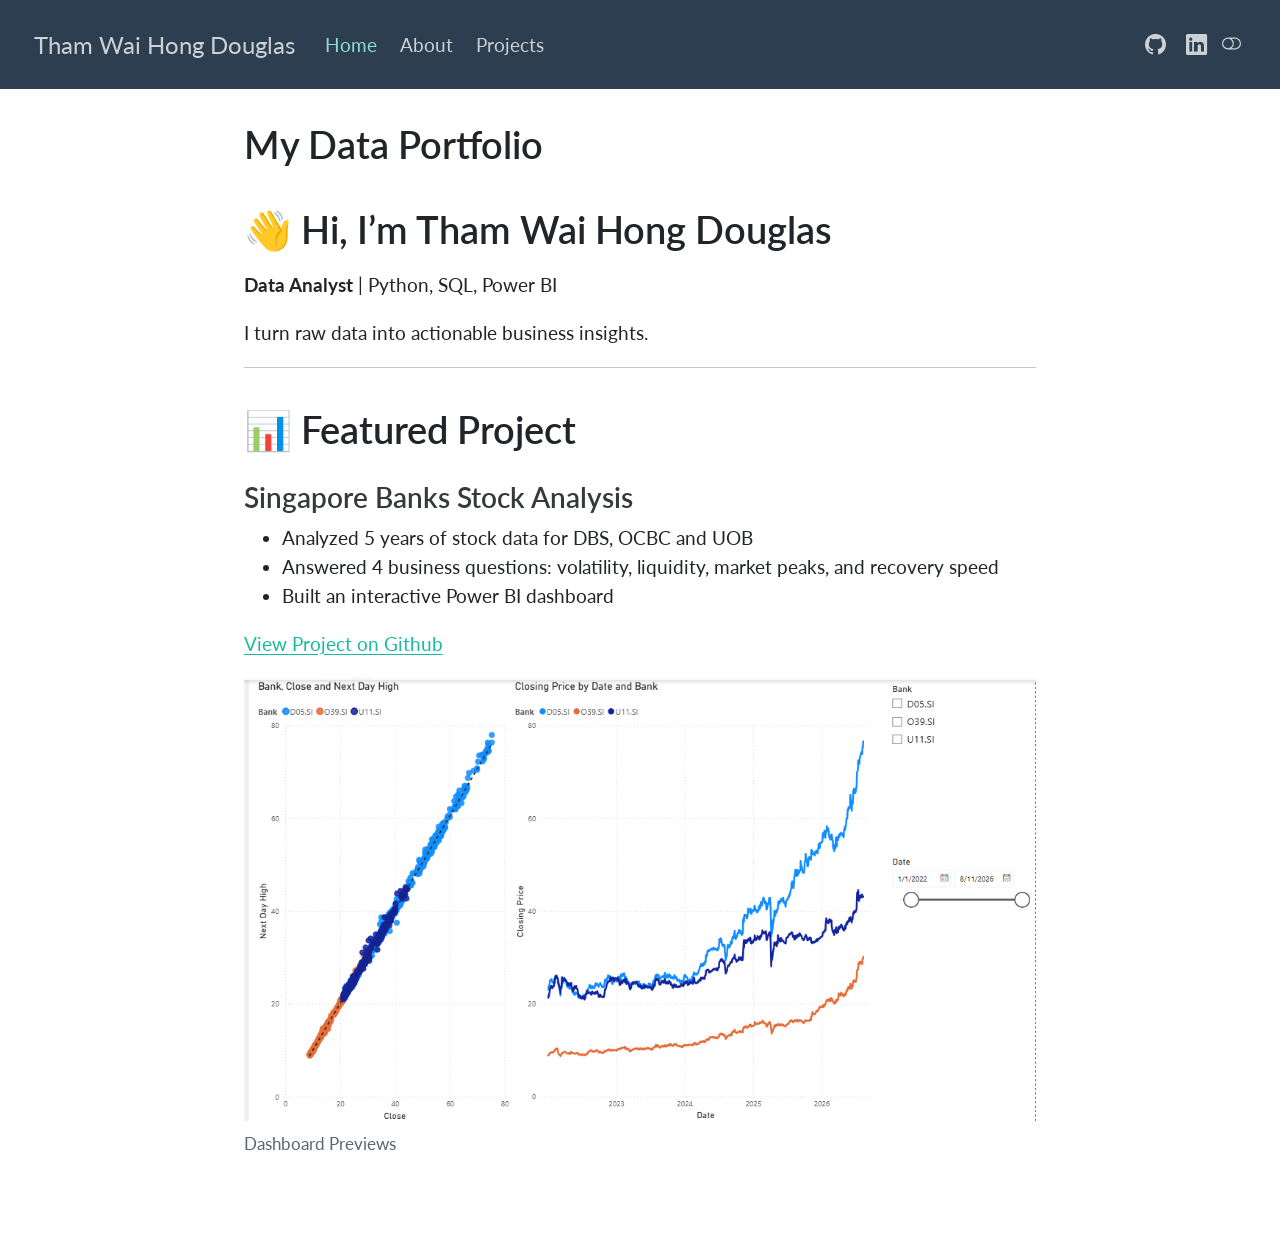
==== index.html @ 53a3c72c "Built site for gh-pages" ====
<!DOCTYPE html>
<html xmlns="http://www.w3.org/1999/xhtml" lang="en" xml:lang="en"><head>

<meta charset="utf-8">
<meta name="generator" content="quarto-1.10.18">

<meta name="viewport" content="width=device-width, initial-scale=1.0, user-scalable=yes">


<title>My Data Portfolio – Tham Wai Hong Douglas</title>
<style>
/* Default styles provided by pandoc.
** See https://pandoc.org/MANUAL.html#variables-for-html for config info.
*/
span.smallcaps{font-variant: small-caps;}
div.columns{display: flex; gap: 1.5em;}
div.column{flex: auto;}
@media screen {
div.columns{gap: min(4vw, 1.5em);}
div.column{overflow-x: auto;}
}
div.hanging-indent{margin-left: 1.5em; text-indent: -1.5em;}
ul.task-list{list-style: none;}
ul.task-list li input[type="checkbox"] {
  width: 0.8em;
  margin: 0 0.8em 0.2em -1em; /* quarto-specific, see https://github.com/quarto-dev/quarto-cli/issues/4556 */ 
  vertical-align: middle;
}
</style>


<script src="site_libs/quarto-nav/quarto-nav.js"></script>
<script src="site_libs/quarto-nav/headroom.min.js"></script>
<script src="site_libs/clipboard/clipboard.min.js"></script>
<script src="site_libs/quarto-html/quarto.js" type="module"></script>
<script src="site_libs/quarto-html/tabsets/tabsets.js" type="module"></script>
<script src="site_libs/quarto-html/popper.min.js"></script>
<script src="site_libs/quarto-html/tippy.umd.min.js"></script>
<script src="site_libs/quarto-html/anchor.min.js"></script>
<link href="site_libs/quarto-html/tippy.css" rel="stylesheet">
<link href="site_libs/quarto-html/quarto-syntax-highlighting-64a204ab8560d761af7679ceaba22944.css" rel="stylesheet" class="quarto-color-scheme" id="quarto-text-highlighting-styles">
<link href="site_libs/quarto-html/quarto-syntax-highlighting-dark-b85bc7c33db8c58e0ec93c3465666fed.css" rel="stylesheet" class="quarto-color-scheme quarto-color-alternate" id="quarto-text-highlighting-styles">
<link href="site_libs/quarto-html/quarto-syntax-highlighting-64a204ab8560d761af7679ceaba22944.css" rel="stylesheet" class="quarto-color-scheme-extra" id="quarto-text-highlighting-styles">
<script src="site_libs/bootstrap/bootstrap.min.js"></script>
<link href="site_libs/bootstrap/bootstrap-icons.css" rel="stylesheet">
<link href="site_libs/bootstrap/bootstrap-bcb8c7b7b1b46f4c9e8e73b2bc93b597.min.css" rel="stylesheet" append-hash="true" class="quarto-color-scheme" id="quarto-bootstrap" data-mode="light">
<link href="site_libs/bootstrap/bootstrap-dark-9b354f2fdbb3a559ee4ca21f0d01a929.min.css" rel="stylesheet" append-hash="true" class="quarto-color-scheme quarto-color-alternate" id="quarto-bootstrap" data-mode="dark">
<link href="site_libs/bootstrap/bootstrap-bcb8c7b7b1b46f4c9e8e73b2bc93b597.min.css" rel="stylesheet" append-hash="true" class="quarto-color-scheme-extra" id="quarto-bootstrap" data-mode="light">
<script id="quarto-search-options" type="application/json">{
  "language": {
    "search-no-results-text": "No results",
    "search-matching-documents-text": "matching documents",
    "search-copy-link-title": "Copy link to search",
    "search-hide-matches-text": "Hide additional matches",
    "search-more-match-text": "more match in this document",
    "search-more-matches-text": "more matches in this document",
    "search-clear-button-title": "Clear",
    "search-text-placeholder": "",
    "search-detached-cancel-button-title": "Cancel",
    "search-submit-button-title": "Submit",
    "search-label": "Search"
  }
}</script>


<link rel="stylesheet" href="styles.css">
</head>

<body class="nav-fixed fullcontent quarto-light"><script id="quarto-html-before-body" type="application/javascript">
    const toggleBodyColorMode = (bsSheetEl) => {
      const mode = bsSheetEl.getAttribute("data-mode");
      const bodyEl = window.document.querySelector("body");
      if (mode === "dark") {
        bodyEl.classList.add("quarto-dark");
        bodyEl.classList.remove("quarto-light");
      } else {
        bodyEl.classList.add("quarto-light");
        bodyEl.classList.remove("quarto-dark");
      }
    }
    const toggleBodyColorPrimary = () => {
      const bsSheetEl = window.document.querySelector("link#quarto-bootstrap:not([rel=disabled-stylesheet])");
      if (bsSheetEl) {
        toggleBodyColorMode(bsSheetEl);
      }
    }
    const setColorSchemeToggle = (alternate) => {
      const toggles = window.document.querySelectorAll('.quarto-color-scheme-toggle');
      for (let i=0; i < toggles.length; i++) {
        const toggle = toggles[i];
        if (toggle) {
          if (alternate) {
            toggle.classList.add("alternate");
          } else {
            toggle.classList.remove("alternate");
          }
        }
      }
    };
    const toggleColorMode = (alternate) => {
      // Switch the stylesheets
      const primaryStylesheets = window.document.querySelectorAll('link.quarto-color-scheme:not(.quarto-color-alternate)');
      const alternateStylesheets = window.document.querySelectorAll('link.quarto-color-scheme.quarto-color-alternate');
      manageTransitions('#quarto-margin-sidebar .nav-link', false);
      if (alternate) {
        // note: dark is layered on light, we don't disable primary!
        enableStylesheet(alternateStylesheets);
        for (const sheetNode of alternateStylesheets) {
          if (sheetNode.id === "quarto-bootstrap") {
            toggleBodyColorMode(sheetNode);
          }
        }
      } else {
        disableStylesheet(alternateStylesheets);
        enableStylesheet(primaryStylesheets)
        toggleBodyColorPrimary();
      }
      manageTransitions('#quarto-margin-sidebar .nav-link', true);
      // Switch the toggles
      setColorSchemeToggle(alternate)
      // Hack to workaround the fact that safari doesn't
      // properly recolor the scrollbar when toggling (#1455)
      if (navigator.userAgent.indexOf('Safari') > 0 && navigator.userAgent.indexOf('Chrome') == -1) {
        manageTransitions("body", false);
        window.scrollTo(0, 1);
        setTimeout(() => {
          window.scrollTo(0, 0);
          manageTransitions("body", true);
        }, 40);
      }
    }
    const disableStylesheet = (stylesheets) => {
      for (let i=0; i < stylesheets.length; i++) {
        const stylesheet = stylesheets[i];
        stylesheet.rel = 'disabled-stylesheet';
      }
    }
    const enableStylesheet = (stylesheets) => {
      for (let i=0; i < stylesheets.length; i++) {
        const stylesheet = stylesheets[i];
        if(stylesheet.rel !== 'stylesheet') { // for Chrome, which will still FOUC without this check
          stylesheet.rel = 'stylesheet';
        }
      }
    }
    const manageTransitions = (selector, allowTransitions) => {
      const els = window.document.querySelectorAll(selector);
      for (let i=0; i < els.length; i++) {
        const el = els[i];
        if (allowTransitions) {
          el.classList.remove('notransition');
        } else {
          el.classList.add('notransition');
        }
      }
    }
    const isFileUrl = () => {
      return window.location.protocol === 'file:';
    }
    const hasAlternateSentinel = () => {
      let styleSentinel = getColorSchemeSentinel();
      if (styleSentinel !== null) {
        return styleSentinel === "alternate";
      } else {
        return false;
      }
    }
    const setStyleSentinel = (alternate) => {
      const value = alternate ? "alternate" : "default";
      if (!isFileUrl()) {
        window.localStorage.setItem("quarto-color-scheme", value);
      } else {
        localAlternateSentinel = value;
      }
    }
    const getColorSchemeSentinel = () => {
      if (!isFileUrl()) {
        const storageValue = window.localStorage.getItem("quarto-color-scheme");
        return storageValue != null ? storageValue : localAlternateSentinel;
      } else {
        return localAlternateSentinel;
      }
    }
    const toggleGiscusIfUsed = (isAlternate, darkModeDefault) => {
      const baseTheme = document.querySelector('#giscus-base-theme')?.value ?? 'light';
      const alternateTheme = document.querySelector('#giscus-alt-theme')?.value ?? 'dark';
      let newTheme = '';
      if(authorPrefersDark) {
        newTheme = isAlternate ? baseTheme : alternateTheme;
      } else {
        newTheme = isAlternate ? alternateTheme : baseTheme;
      }
      const changeGiscusTheme = () => {
        // From: https://github.com/giscus/giscus/issues/336
        const sendMessage = (message) => {
          const iframe = document.querySelector('iframe.giscus-frame');
          if (!iframe) return;
          iframe.contentWindow.postMessage({ giscus: message }, 'https://giscus.app');
        }
        sendMessage({
          setConfig: {
            theme: newTheme
          }
        });
      }
      const isGiscussLoaded = window.document.querySelector('iframe.giscus-frame') !== null;
      if (isGiscussLoaded) {
        changeGiscusTheme();
      }
    };
    const authorPrefersDark = false;
    const darkModeDefault = authorPrefersDark;
      document.querySelector('link#quarto-text-highlighting-styles.quarto-color-scheme-extra').rel = 'disabled-stylesheet';
      document.querySelector('link#quarto-bootstrap.quarto-color-scheme-extra').rel = 'disabled-stylesheet';
    let localAlternateSentinel = darkModeDefault ? 'alternate' : 'default';
    // Dark / light mode switch
    window.quartoToggleColorScheme = () => {
      // Read the current dark / light value
      let toAlternate = !hasAlternateSentinel();
      toggleColorMode(toAlternate);
      setStyleSentinel(toAlternate);
      toggleGiscusIfUsed(toAlternate, darkModeDefault);
      window.dispatchEvent(new Event('resize'));
    };
    // Switch to dark mode if need be
    if (hasAlternateSentinel()) {
      toggleColorMode(true);
    } else {
      toggleColorMode(false);
    }
  </script>

<div id="quarto-search-results"></div>
  <header id="quarto-header" class="headroom fixed-top">
    <nav class="navbar navbar-expand-lg " data-bs-theme="dark">
      <div class="navbar-container container-fluid">
      <div class="navbar-brand-container mx-auto">
    <a class="navbar-brand" href="./index.html">
    <span class="navbar-title">Tham Wai Hong Douglas</span>
    </a>
  </div>
          <button class="navbar-toggler" type="button" data-bs-toggle="collapse" data-bs-target="#navbarCollapse" aria-controls="navbarCollapse" role="menu" aria-expanded="false" aria-label="Toggle navigation" onclick="if (window.quartoToggleHeadroom) { window.quartoToggleHeadroom(); }">
  <span class="navbar-toggler-icon"></span>
</button>
          <div class="collapse navbar-collapse" id="navbarCollapse">
            <ul class="navbar-nav navbar-nav-scroll me-auto">
  <li class="nav-item">
    <a class="nav-link active" href="./index.html" aria-current="page"> 
<span class="menu-text">Home</span></a>
  </li>  
  <li class="nav-item">
    <a class="nav-link" href="./about.html"> 
<span class="menu-text">About</span></a>
  </li>  
  <li class="nav-item">
    <a class="nav-link" href="./projects.qmd"> 
<span class="menu-text">Projects</span></a>
  </li>  
</ul>
            <ul class="navbar-nav navbar-nav-scroll ms-auto">
  <li class="nav-item compact">
    <a class="nav-link" href="http://github.com/Salguod310"> <i class="bi bi-github" role="img">
</i> 
<span class="menu-text"></span></a>
  </li>  
  <li class="nav-item compact">
    <a class="nav-link" href="http://linkedin.com/in/tham-wai-hong-douglas"> <i class="bi bi-linkedin" role="img">
</i> 
<span class="menu-text"></span></a>
  </li>  
</ul>
          </div> <!-- /navcollapse -->
            <div class="quarto-navbar-tools">
  <a href="" class="quarto-color-scheme-toggle quarto-navigation-tool  px-1" onclick="window.quartoToggleColorScheme(); return false;" title="Toggle dark mode"><i class="bi"></i></a>
</div>
      </div> <!-- /container-fluid -->
    </nav>
</header>
<!-- content -->
<div id="quarto-content" class="quarto-container page-columns page-rows-contents page-layout-article page-navbar">
<!-- sidebar -->
<!-- margin-sidebar -->
    
<!-- main -->
<main class="content" id="quarto-document-content">


<header id="title-block-header" class="quarto-title-block default">
<div class="quarto-title">
<h1 class="title">My Data Portfolio</h1>
</div>



<div class="quarto-title-meta">

    
  
    
  </div>
  


</header>


<section id="hi-im-tham-wai-hong-douglas" class="level1">
<h1>👋 Hi, I’m Tham Wai Hong Douglas</h1>
<p><strong>Data Analyst</strong> | Python, SQL, Power BI</p>
<p>I turn raw data into actionable business insights.</p>
<hr>
</section>
<section id="featured-project" class="level1">
<h1>📊 Featured Project</h1>
<section id="singapore-banks-stock-analysis" class="level3">
<h3 class="anchored" data-anchor-id="singapore-banks-stock-analysis">Singapore Banks Stock Analysis</h3>
<ul>
<li>Analyzed 5 years of stock data for DBS, OCBC and UOB</li>
<li>Answered 4 business questions: volatility, liquidity, market peaks, and recovery speed</li>
<li>Built an interactive Power BI dashboard</li>
</ul>
<p><a href="https://github.com/Salguod310/singapore-banks-stock-analysis">View Project on Github</a></p>
<div class="quarto-figure quarto-figure-center">
<figure class="figure">
<p><img src="dashboard_page2.png.png" class="img-fluid figure-img"></p>
<figcaption>Dashboard Previews</figcaption>
</figure>
</div>


</section>
</section>

</main> <!-- /main -->
<script id="quarto-html-after-body" type="application/javascript">
  window.document.addEventListener("DOMContentLoaded", function (event) {
    // Ensure there is a toggle, if there isn't float one in the top right
    if (window.document.querySelector('.quarto-color-scheme-toggle') === null) {
      const a = window.document.createElement('a');
      a.classList.add('top-right');
      a.classList.add('quarto-color-scheme-toggle');
      a.href = "";
      a.onclick = function() { try { window.quartoToggleColorScheme(); } catch {} return false; };
      const i = window.document.createElement("i");
      i.classList.add('bi');
      a.appendChild(i);
      window.document.body.appendChild(a);
    }
    setColorSchemeToggle(hasAlternateSentinel())
    const icon = "";
    const anchorJS = new window.AnchorJS();
    anchorJS.options = {
      placement: 'right',
      icon: icon
    };
    anchorJS.add('.anchored');
    const isCodeAnnotation = (el) => {
      for (const clz of el.classList) {
        if (clz.startsWith('code-annotation-')) {                     
          return true;
        }
      }
      return false;
    }
    const onCopySuccess = function(e) {
      // button target
      const button = e.trigger;
      // don't keep focus
      button.blur();
      // flash "checked"
      button.classList.add('code-copy-button-checked');
      var currentTitle = button.getAttribute("title");
      button.setAttribute("title", "Copied!");
      let tooltip;
      if (window.bootstrap) {
        button.setAttribute("data-bs-toggle", "tooltip");
        button.setAttribute("data-bs-placement", "left");
        button.setAttribute("data-bs-title", "Copied!");
        tooltip = new bootstrap.Tooltip(button, 
          { trigger: "manual", 
            customClass: "code-copy-button-tooltip",
            offset: [0, -8]});
        tooltip.show();    
      }
      setTimeout(function() {
        if (tooltip) {
          tooltip.hide();
          button.removeAttribute("data-bs-title");
          button.removeAttribute("data-bs-toggle");
          button.removeAttribute("data-bs-placement");
        }
        button.setAttribute("title", currentTitle);
        button.classList.remove('code-copy-button-checked');
      }, 1000);
      // clear code selection
      e.clearSelection();
    }
    const getTextToCopy = function(trigger) {
      const outerScaffold = trigger.parentElement.cloneNode(true);
      const codeEl = outerScaffold.querySelector('code');
      for (const childEl of codeEl.children) {
        if (isCodeAnnotation(childEl)) {
          childEl.remove();
        }
      }
      return codeEl.innerText;
    }
    const clipboard = new window.ClipboardJS('.code-copy-button:not([data-in-quarto-modal])', {
      text: getTextToCopy
    });
    clipboard.on('success', onCopySuccess);
    if (window.document.getElementById('quarto-embedded-source-code-modal')) {
      const clipboardModal = new window.ClipboardJS('.code-copy-button[data-in-quarto-modal]', {
        text: getTextToCopy,
        container: window.document.getElementById('quarto-embedded-source-code-modal')
      });
      clipboardModal.on('success', onCopySuccess);
    }
      var localhostRegex = new RegExp(/^(?:http|https):\/\/localhost\:?[0-9]*\//);
      var mailtoRegex = new RegExp(/^mailto:/);
        var filterRegex = new RegExp("https:\/\/Salguod310\.github\.io\/");
      var isInternal = (href) => {
          return filterRegex.test(href) || localhostRegex.test(href) || mailtoRegex.test(href);
      }
      // Inspect non-navigation links and adorn them if external
     var links = window.document.querySelectorAll('a[href]:not(.nav-link):not(.navbar-brand):not(.toc-action):not(.sidebar-link):not(.sidebar-item-toggle):not(.pagination-link):not(.no-external):not([aria-hidden]):not(.dropdown-item):not(.quarto-navigation-tool):not(.about-link)');
      for (var i=0; i<links.length; i++) {
        const link = links[i];
        if (!isInternal(link.href)) {
          // undo the damage that might have been done by quarto-nav.js in the case of
          // links that we want to consider external
          if (link.dataset.originalHref !== undefined) {
            link.href = link.dataset.originalHref;
          }
        }
      }
    function tippyHover(el, contentFn, onTriggerFn, onUntriggerFn) {
      const config = {
        allowHTML: true,
        maxWidth: 500,
        delay: 100,
        arrow: false,
        appendTo: function(el) {
            return el.parentElement;
        },
        interactive: true,
        interactiveBorder: 10,
        theme: 'quarto',
        placement: 'bottom-start',
      };
      if (contentFn) {
        config.content = contentFn;
      }
      if (onTriggerFn) {
        config.onTrigger = onTriggerFn;
      }
      if (onUntriggerFn) {
        config.onUntrigger = onUntriggerFn;
      }
      window.tippy(el, config); 
    }
    const noterefs = window.document.querySelectorAll('a[role="doc-noteref"]');
    for (var i=0; i<noterefs.length; i++) {
      const ref = noterefs[i];
      tippyHover(ref, function() {
        // use id or data attribute instead here
        let href = ref.getAttribute('data-footnote-href') || ref.getAttribute('href');
        try { href = new URL(href).hash; } catch {}
        const id = href.replace(/^#\/?/, "");
        const note = window.document.getElementById(id);
        if (note) {
          return note.innerHTML;
        } else {
          return "";
        }
      });
    }
    const xrefs = window.document.querySelectorAll('a.quarto-xref');
    const processXRef = (id, note) => {
      // Strip column container classes
      const stripColumnClz = (el) => {
        el.classList.remove("page-full", "page-columns");
        if (el.children) {
          for (const child of el.children) {
            stripColumnClz(child);
          }
        }
      }
      stripColumnClz(note)
      if (id === null || id.startsWith('sec-')) {
        // Special case sections, only their first couple elements
        const container = document.createElement("div");
        if (note.children && note.children.length > 2) {
          container.appendChild(note.children[0].cloneNode(true));
          for (let i = 1; i < note.children.length; i++) {
            const child = note.children[i];
            if (child.tagName === "P" && child.innerText === "") {
              continue;
            } else {
              container.appendChild(child.cloneNode(true));
              break;
            }
          }
          if (window.Quarto?.typesetMath) {
            window.Quarto.typesetMath(container);
          }
          return container.innerHTML
        } else {
          if (window.Quarto?.typesetMath) {
            window.Quarto.typesetMath(note);
          }
          return note.innerHTML;
        }
      } else {
        // Remove any anchor links if they are present
        const anchorLink = note.querySelector('a.anchorjs-link');
        if (anchorLink) {
          anchorLink.remove();
        }
        if (window.Quarto?.typesetMath) {
          window.Quarto.typesetMath(note);
        }
        if (note.classList.contains("callout")) {
          return note.outerHTML;
        } else {
          return note.innerHTML;
        }
      }
    }
    for (var i=0; i<xrefs.length; i++) {
      const xref = xrefs[i];
      tippyHover(xref, undefined, function(instance) {
        instance.disable();
        let url = xref.getAttribute('href');
        let hash = undefined; 
        if (url.startsWith('#')) {
          hash = url;
        } else {
          try { hash = new URL(url).hash; } catch {}
        }
        if (hash) {
          const id = hash.replace(/^#\/?/, "");
          const note = window.document.getElementById(id);
          if (note !== null) {
            try {
              const html = processXRef(id, note.cloneNode(true));
              instance.setContent(html);
            } finally {
              instance.enable();
              instance.show();
            }
          } else {
            // See if we can fetch this
            fetch(url.split('#')[0])
            .then(res => res.text())
            .then(html => {
              const parser = new DOMParser();
              const htmlDoc = parser.parseFromString(html, "text/html");
              const note = htmlDoc.getElementById(id);
              if (note !== null) {
                const html = processXRef(id, note);
                instance.setContent(html);
              } 
            }).finally(() => {
              instance.enable();
              instance.show();
            });
          }
        } else {
          // See if we can fetch a full url (with no hash to target)
          // This is a special case and we should probably do some content thinning / targeting
          fetch(url)
          .then(res => res.text())
          .then(html => {
            const parser = new DOMParser();
            const htmlDoc = parser.parseFromString(html, "text/html");
            const note = htmlDoc.querySelector('main.content');
            if (note !== null) {
              // This should only happen for chapter cross references
              // (since there is no id in the URL)
              // remove the first header
              if (note.children.length > 0 && note.children[0].tagName === "HEADER") {
                note.children[0].remove();
              }
              const html = processXRef(null, note);
              instance.setContent(html);
            } 
          }).finally(() => {
            instance.enable();
            instance.show();
          });
        }
      }, function(instance) {
      });
    }
        let selectedAnnoteEl;
        const selectorForAnnotation = ( cell, annotation) => {
          let cellAttr = 'data-code-cell="' + cell + '"';
          let lineAttr = 'data-code-annotation="' +  annotation + '"';
          const selector = 'span[' + cellAttr + '][' + lineAttr + ']';
          return selector;
        }
        const selectCodeLines = (annoteEl) => {
          const doc = window.document;
          const targetCell = annoteEl.getAttribute("data-target-cell");
          const targetAnnotation = annoteEl.getAttribute("data-target-annotation");
          const annoteSpan = window.document.querySelector(selectorForAnnotation(targetCell, targetAnnotation));
          const lines = annoteSpan.getAttribute("data-code-lines").split(",");
          const lineIds = lines.map((line) => {
            return targetCell + "-" + line;
          })
          let top = null;
          let height = null;
          let parent = null;
          if (lineIds.length > 0) {
              //compute the position of the single el (top and bottom and make a div)
              const el = window.document.getElementById(lineIds[0]);
              top = el.offsetTop;
              height = el.offsetHeight;
              parent = el.parentElement.parentElement;
            if (lineIds.length > 1) {
              const lastEl = window.document.getElementById(lineIds[lineIds.length - 1]);
              const bottom = lastEl.offsetTop + lastEl.offsetHeight;
              height = bottom - top;
            }
            if (top !== null && height !== null && parent !== null) {
              // cook up a div (if necessary) and position it 
              let div = window.document.getElementById("code-annotation-line-highlight");
              if (div === null) {
                div = window.document.createElement("div");
                div.setAttribute("id", "code-annotation-line-highlight");
                div.style.position = 'absolute';
                parent.appendChild(div);
              }
              div.style.top = top - 2 + "px";
              div.style.height = height + 4 + "px";
              div.style.left = 0;
              let gutterDiv = window.document.getElementById("code-annotation-line-highlight-gutter");
              if (gutterDiv === null) {
                gutterDiv = window.document.createElement("div");
                gutterDiv.setAttribute("id", "code-annotation-line-highlight-gutter");
                gutterDiv.style.position = 'absolute';
                const codeCell = window.document.getElementById(targetCell);
                const gutter = codeCell.querySelector('.code-annotation-gutter');
                gutter.appendChild(gutterDiv);
              }
              gutterDiv.style.top = top - 2 + "px";
              gutterDiv.style.height = height + 4 + "px";
            }
            selectedAnnoteEl = annoteEl;
          }
        };
        const unselectCodeLines = () => {
          const elementsIds = ["code-annotation-line-highlight", "code-annotation-line-highlight-gutter"];
          elementsIds.forEach((elId) => {
            const div = window.document.getElementById(elId);
            if (div) {
              div.remove();
            }
          });
          selectedAnnoteEl = undefined;
        };
          // Handle positioning of the toggle
      window.addEventListener(
        "resize",
        throttle(() => {
          elRect = undefined;
          if (selectedAnnoteEl) {
            selectCodeLines(selectedAnnoteEl);
          }
        }, 10)
      );
      function throttle(fn, ms) {
      let throttle = false;
      let timer;
        return (...args) => {
          if(!throttle) { // first call gets through
              fn.apply(this, args);
              throttle = true;
          } else { // all the others get throttled
              if(timer) clearTimeout(timer); // cancel #2
              timer = setTimeout(() => {
                fn.apply(this, args);
                timer = throttle = false;
              }, ms);
          }
        };
      }
        // Attach click handler to the DT
        const annoteDls = window.document.querySelectorAll('dt[data-target-cell]');
        for (const annoteDlNode of annoteDls) {
          annoteDlNode.addEventListener('click', (event) => {
            const clickedEl = event.target;
            if (clickedEl !== selectedAnnoteEl) {
              unselectCodeLines();
              const activeEl = window.document.querySelector('dt[data-target-cell].code-annotation-active');
              if (activeEl) {
                activeEl.classList.remove('code-annotation-active');
              }
              selectCodeLines(clickedEl);
              clickedEl.classList.add('code-annotation-active');
            } else {
              // Unselect the line
              unselectCodeLines();
              clickedEl.classList.remove('code-annotation-active');
            }
          });
        }
    const findCites = (el) => {
      const parentEl = el.parentElement;
      if (parentEl) {
        const cites = parentEl.dataset.cites;
        if (cites) {
          return {
            el,
            cites: cites.split(' ')
          };
        } else {
          return findCites(el.parentElement)
        }
      } else {
        return undefined;
      }
    };
    var bibliorefs = window.document.querySelectorAll('a[role="doc-biblioref"]');
    for (var i=0; i<bibliorefs.length; i++) {
      const ref = bibliorefs[i];
      const citeInfo = findCites(ref);
      if (citeInfo) {
        tippyHover(citeInfo.el, function() {
          var popup = window.document.createElement('div');
          citeInfo.cites.forEach(function(cite) {
            var citeDiv = window.document.createElement('div');
            citeDiv.classList.add('hanging-indent');
            citeDiv.classList.add('csl-entry');
            var biblioDiv = window.document.getElementById('ref-' + cite);
            if (biblioDiv) {
              citeDiv.innerHTML = biblioDiv.innerHTML;
            }
            popup.appendChild(citeDiv);
          });
          return popup.innerHTML;
        });
      }
    }
  });
  </script>
</div> <!-- /content -->




</body></html>
---- site_libs/quarto-html/tippy.css ----
.tippy-box[data-animation=fade][data-state=hidden]{opacity:0}[data-tippy-root]{max-width:calc(100vw - 10px)}.tippy-box{position:relative;background-color:#333;color:#fff;border-radius:4px;font-size:14px;line-height:1.4;white-space:normal;outline:0;transition-property:transform,visibility,opacity}.tippy-box[data-placement^=top]>.tippy-arrow{bottom:0}.tippy-box[data-placement^=top]>.tippy-arrow:before{bottom:-7px;left:0;border-width:8px 8px 0;border-top-color:initial;transform-origin:center top}.tippy-box[data-placement^=bottom]>.tippy-arrow{top:0}.tippy-box[data-placement^=bottom]>.tippy-arrow:before{top:-7px;left:0;border-width:0 8px 8px;border-bottom-color:initial;transform-origin:center bottom}.tippy-box[data-placement^=left]>.tippy-arrow{right:0}.tippy-box[data-placement^=left]>.tippy-arrow:before{border-width:8px 0 8px 8px;border-left-color:initial;right:-7px;transform-origin:center left}.tippy-box[data-placement^=right]>.tippy-arrow{left:0}.tippy-box[data-placement^=right]>.tippy-arrow:before{left:-7px;border-width:8px 8px 8px 0;border-right-color:initial;transform-origin:center right}.tippy-box[data-inertia][data-state=visible]{transition-timing-function:cubic-bezier(.54,1.5,.38,1.11)}.tippy-arrow{width:16px;height:16px;color:#333}.tippy-arrow:before{content:"";position:absolute;border-color:transparent;border-style:solid}.tippy-content{position:relative;padding:5px 9px;z-index:1}
---- site_libs/quarto-html/quarto-syntax-highlighting-64a204ab8560d761af7679ceaba22944.css ----
/* quarto syntax highlight colors */
:root {
  --quarto-hl-ot-color: #003B4F;
  --quarto-hl-at-color: #657422;
  --quarto-hl-ss-color: #20794D;
  --quarto-hl-an-color: #5E5E5E;
  --quarto-hl-fu-color: #4758AB;
  --quarto-hl-st-color: #20794D;
  --quarto-hl-cf-color: #003B4F;
  --quarto-hl-op-color: #5E5E5E;
  --quarto-hl-er-color: #AD0000;
  --quarto-hl-bn-color: #AD0000;
  --quarto-hl-al-color: #AD0000;
  --quarto-hl-va-color: #111111;
  --quarto-hl-bu-color: inherit;
  --quarto-hl-ex-color: inherit;
  --quarto-hl-pp-color: #AD0000;
  --quarto-hl-in-color: #5E5E5E;
  --quarto-hl-vs-color: #20794D;
  --quarto-hl-wa-color: #5E5E5E;
  --quarto-hl-do-color: #5E5E5E;
  --quarto-hl-im-color: #00769E;
  --quarto-hl-ch-color: #20794D;
  --quarto-hl-dt-color: #AD0000;
  --quarto-hl-fl-color: #AD0000;
  --quarto-hl-co-color: #5E5E5E;
  --quarto-hl-cv-color: #5E5E5E;
  --quarto-hl-cn-color: #8f5902;
  --quarto-hl-sc-color: #5E5E5E;
  --quarto-hl-dv-color: #AD0000;
  --quarto-hl-kw-color: #003B4F;
}

/* other quarto variables */
:root {
  --quarto-font-monospace: SFMono-Regular, Menlo, Monaco, Consolas, "Liberation Mono", "Courier New", monospace;
}

/* syntax highlight based on Pandoc's rules */
pre > code.sourceCode > span {
  color: #003B4F;
}

code.sourceCode > span {
  color: #003B4F;
}

div.sourceCode,
div.sourceCode pre.sourceCode {
  color: #003B4F;
}

/* Normal */
code span {
  color: #003B4F;
}

/* Alert */
code span.al {
  color: #AD0000;
  font-style: inherit;
}

/* Annotation */
code span.an {
  color: #5E5E5E;
  font-style: inherit;
}

/* Attribute */
code span.at {
  color: #657422;
  font-style: inherit;
}

/* BaseN */
code span.bn {
  color: #AD0000;
  font-style: inherit;
}

/* BuiltIn */
code span.bu {
  font-style: inherit;
}

/* ControlFlow */
code span.cf {
  color: #003B4F;
  font-weight: bold;
  font-style: inherit;
}

/* Char */
code span.ch {
  color: #20794D;
  font-style: inherit;
}

/* Constant */
code span.cn {
  color: #8f5902;
  font-style: inherit;
}

/* Comment */
code span.co {
  color: #5E5E5E;
  font-style: inherit;
}

/* CommentVar */
code span.cv {
  color: #5E5E5E;
  font-style: italic;
}

/* Documentation */
code span.do {
  color: #5E5E5E;
  font-style: italic;
}

/* DataType */
code span.dt {
  color: #AD0000;
  font-style: inherit;
}

/* DecVal */
code span.dv {
  color: #AD0000;
  font-style: inherit;
}

/* Error */
code span.er {
  color: #AD0000;
  font-style: inherit;
}

/* Extension */
code span.ex {
  font-style: inherit;
}

/* Float */
code span.fl {
  color: #AD0000;
  font-style: inherit;
}

/* Function */
code span.fu {
  color: #4758AB;
  font-style: inherit;
}

/* Import */
code span.im {
  color: #00769E;
  font-style: inherit;
}

/* Information */
code span.in {
  color: #5E5E5E;
  font-style: inherit;
}

/* Keyword */
code span.kw {
  color: #003B4F;
  font-weight: bold;
  font-style: inherit;
}

/* Operator */
code span.op {
  color: #5E5E5E;
  font-style: inherit;
}

/* Other */
code span.ot {
  color: #003B4F;
  font-style: inherit;
}

/* Preprocessor */
code span.pp {
  color: #AD0000;
  font-style: inherit;
}

/* SpecialChar */
code span.sc {
  color: #5E5E5E;
  font-style: inherit;
}

/* SpecialString */
code span.ss {
  color: #20794D;
  font-style: inherit;
}

/* String */
code span.st {
  color: #20794D;
  font-style: inherit;
}

/* Variable */
code span.va {
  color: #111111;
  font-style: inherit;
}

/* VerbatimString */
code span.vs {
  color: #20794D;
  font-style: inherit;
}

/* Warning */
code span.wa {
  color: #5E5E5E;
  font-style: italic;
}

.prevent-inlining {
  content: "</";
}

/*# sourceMappingURL=9d8d5bb603a83b8298b89080a598c93b.css.map */
---- site_libs/quarto-html/quarto-syntax-highlighting-dark-b85bc7c33db8c58e0ec93c3465666fed.css ----
/* quarto syntax highlight colors */
:root {
  --quarto-hl-al-color: #f07178;
  --quarto-hl-an-color: #d4d0ab;
  --quarto-hl-at-color: #00e0e0;
  --quarto-hl-bn-color: #d4d0ab;
  --quarto-hl-bu-color: #abe338;
  --quarto-hl-ch-color: #abe338;
  --quarto-hl-co-color: #f8f8f2;
  --quarto-hl-cv-color: #ffd700;
  --quarto-hl-cn-color: #ffd700;
  --quarto-hl-cf-color: #ffa07a;
  --quarto-hl-dt-color: #ffa07a;
  --quarto-hl-dv-color: #d4d0ab;
  --quarto-hl-do-color: #f8f8f2;
  --quarto-hl-er-color: #f07178;
  --quarto-hl-ex-color: #00e0e0;
  --quarto-hl-fl-color: #d4d0ab;
  --quarto-hl-fu-color: #ffa07a;
  --quarto-hl-im-color: #abe338;
  --quarto-hl-in-color: #d4d0ab;
  --quarto-hl-kw-color: #ffa07a;
  --quarto-hl-op-color: #ffa07a;
  --quarto-hl-ot-color: #00e0e0;
  --quarto-hl-pp-color: #dcc6e0;
  --quarto-hl-re-color: #00e0e0;
  --quarto-hl-sc-color: #abe338;
  --quarto-hl-ss-color: #abe338;
  --quarto-hl-st-color: #abe338;
  --quarto-hl-va-color: #00e0e0;
  --quarto-hl-vs-color: #abe338;
  --quarto-hl-wa-color: #dcc6e0;
}

/* other quarto variables */
:root {
  --quarto-font-monospace: SFMono-Regular, Menlo, Monaco, Consolas, "Liberation Mono", "Courier New", monospace;
}

/* syntax highlight based on Pandoc's rules */
pre > code.sourceCode > span {
  color: #f8f8f2;
}

code.sourceCode > span {
  color: #f8f8f2;
}

div.sourceCode,
div.sourceCode pre.sourceCode {
  color: #f8f8f2;
}

/* Normal */
code span {
  color: #f8f8f2;
}

/* Alert */
code span.al {
  color: #f07178;
}

/* Annotation */
code span.an {
  color: #d4d0ab;
}

/* Attribute */
code span.at {
  color: #00e0e0;
}

/* BaseN */
code span.bn {
  color: #d4d0ab;
}

/* BuiltIn */
code span.bu {
  color: #abe338;
}

/* ControlFlow */
code span.cf {
  font-weight: bold;
  color: #ffa07a;
}

/* Char */
code span.ch {
  color: #abe338;
}

/* Constant */
code span.cn {
  color: #ffd700;
}

/* Comment */
code span.co {
  font-style: italic;
  color: #f8f8f2;
}

/* CommentVar */
code span.cv {
  color: #ffd700;
}

/* Documentation */
code span.do {
  color: #f8f8f2;
}

/* DataType */
code span.dt {
  color: #ffa07a;
}

/* DecVal */
code span.dv {
  color: #d4d0ab;
}

/* Error */
code span.er {
  color: #f07178;
  text-decoration: underline;
}

/* Extension */
code span.ex {
  font-weight: bold;
  color: #00e0e0;
}

/* Float */
code span.fl {
  color: #d4d0ab;
}

/* Function */
code span.fu {
  color: #ffa07a;
}

/* Import */
code span.im {
  color: #abe338;
}

/* Information */
code span.in {
  color: #d4d0ab;
}

/* Keyword */
code span.kw {
  font-weight: bold;
  color: #ffa07a;
}

/* Operator */
code span.op {
  color: #ffa07a;
}

/* Other */
code span.ot {
  color: #00e0e0;
}

/* Preprocessor */
code span.pp {
  color: #dcc6e0;
}

/* RegionMarker */
code span.re {
  background-color: #f8f8f2;
  color: #00e0e0;
}

/* SpecialChar */
code span.sc {
  color: #abe338;
}

/* SpecialString */
code span.ss {
  color: #abe338;
}

/* String */
code span.st {
  color: #abe338;
}

/* Variable */
code span.va {
  color: #00e0e0;
}

/* VerbatimString */
code span.vs {
  color: #abe338;
}

/* Warning */
code span.wa {
  color: #dcc6e0;
}

.prevent-inlining {
  content: "</";
}

/*# sourceMappingURL=4ed8f1090dec6531da29ab00902aa718.css.map */
---- site_libs/quarto-html/quarto-syntax-highlighting-64a204ab8560d761af7679ceaba22944.css ----
/* quarto syntax highlight colors */
:root {
  --quarto-hl-ot-color: #003B4F;
  --quarto-hl-at-color: #657422;
  --quarto-hl-ss-color: #20794D;
  --quarto-hl-an-color: #5E5E5E;
  --quarto-hl-fu-color: #4758AB;
  --quarto-hl-st-color: #20794D;
  --quarto-hl-cf-color: #003B4F;
  --quarto-hl-op-color: #5E5E5E;
  --quarto-hl-er-color: #AD0000;
  --quarto-hl-bn-color: #AD0000;
  --quarto-hl-al-color: #AD0000;
  --quarto-hl-va-color: #111111;
  --quarto-hl-bu-color: inherit;
  --quarto-hl-ex-color: inherit;
  --quarto-hl-pp-color: #AD0000;
  --quarto-hl-in-color: #5E5E5E;
  --quarto-hl-vs-color: #20794D;
  --quarto-hl-wa-color: #5E5E5E;
  --quarto-hl-do-color: #5E5E5E;
  --quarto-hl-im-color: #00769E;
  --quarto-hl-ch-color: #20794D;
  --quarto-hl-dt-color: #AD0000;
  --quarto-hl-fl-color: #AD0000;
  --quarto-hl-co-color: #5E5E5E;
  --quarto-hl-cv-color: #5E5E5E;
  --quarto-hl-cn-color: #8f5902;
  --quarto-hl-sc-color: #5E5E5E;
  --quarto-hl-dv-color: #AD0000;
  --quarto-hl-kw-color: #003B4F;
}

/* other quarto variables */
:root {
  --quarto-font-monospace: SFMono-Regular, Menlo, Monaco, Consolas, "Liberation Mono", "Courier New", monospace;
}

/* syntax highlight based on Pandoc's rules */
pre > code.sourceCode > span {
  color: #003B4F;
}

code.sourceCode > span {
  color: #003B4F;
}

div.sourceCode,
div.sourceCode pre.sourceCode {
  color: #003B4F;
}

/* Normal */
code span {
  color: #003B4F;
}

/* Alert */
code span.al {
  color: #AD0000;
  font-style: inherit;
}

/* Annotation */
code span.an {
  color: #5E5E5E;
  font-style: inherit;
}

/* Attribute */
code span.at {
  color: #657422;
  font-style: inherit;
}

/* BaseN */
code span.bn {
  color: #AD0000;
  font-style: inherit;
}

/* BuiltIn */
code span.bu {
  font-style: inherit;
}

/* ControlFlow */
code span.cf {
  color: #003B4F;
  font-weight: bold;
  font-style: inherit;
}

/* Char */
code span.ch {
  color: #20794D;
  font-style: inherit;
}

/* Constant */
code span.cn {
  color: #8f5902;
  font-style: inherit;
}

/* Comment */
code span.co {
  color: #5E5E5E;
  font-style: inherit;
}

/* CommentVar */
code span.cv {
  color: #5E5E5E;
  font-style: italic;
}

/* Documentation */
code span.do {
  color: #5E5E5E;
  font-style: italic;
}

/* DataType */
code span.dt {
  color: #AD0000;
  font-style: inherit;
}

/* DecVal */
code span.dv {
  color: #AD0000;
  font-style: inherit;
}

/* Error */
code span.er {
  color: #AD0000;
  font-style: inherit;
}

/* Extension */
code span.ex {
  font-style: inherit;
}

/* Float */
code span.fl {
  color: #AD0000;
  font-style: inherit;
}

/* Function */
code span.fu {
  color: #4758AB;
  font-style: inherit;
}

/* Import */
code span.im {
  color: #00769E;
  font-style: inherit;
}

/* Information */
code span.in {
  color: #5E5E5E;
  font-style: inherit;
}

/* Keyword */
code span.kw {
  color: #003B4F;
  font-weight: bold;
  font-style: inherit;
}

/* Operator */
code span.op {
  color: #5E5E5E;
  font-style: inherit;
}

/* Other */
code span.ot {
  color: #003B4F;
  font-style: inherit;
}

/* Preprocessor */
code span.pp {
  color: #AD0000;
  font-style: inherit;
}

/* SpecialChar */
code span.sc {
  color: #5E5E5E;
  font-style: inherit;
}

/* SpecialString */
code span.ss {
  color: #20794D;
  font-style: inherit;
}

/* String */
code span.st {
  color: #20794D;
  font-style: inherit;
}

/* Variable */
code span.va {
  color: #111111;
  font-style: inherit;
}

/* VerbatimString */
code span.vs {
  color: #20794D;
  font-style: inherit;
}

/* Warning */
code span.wa {
  color: #5E5E5E;
  font-style: italic;
}

.prevent-inlining {
  content: "</";
}

/*# sourceMappingURL=9d8d5bb603a83b8298b89080a598c93b.css.map */
---- styles.css ----
/* css styles */
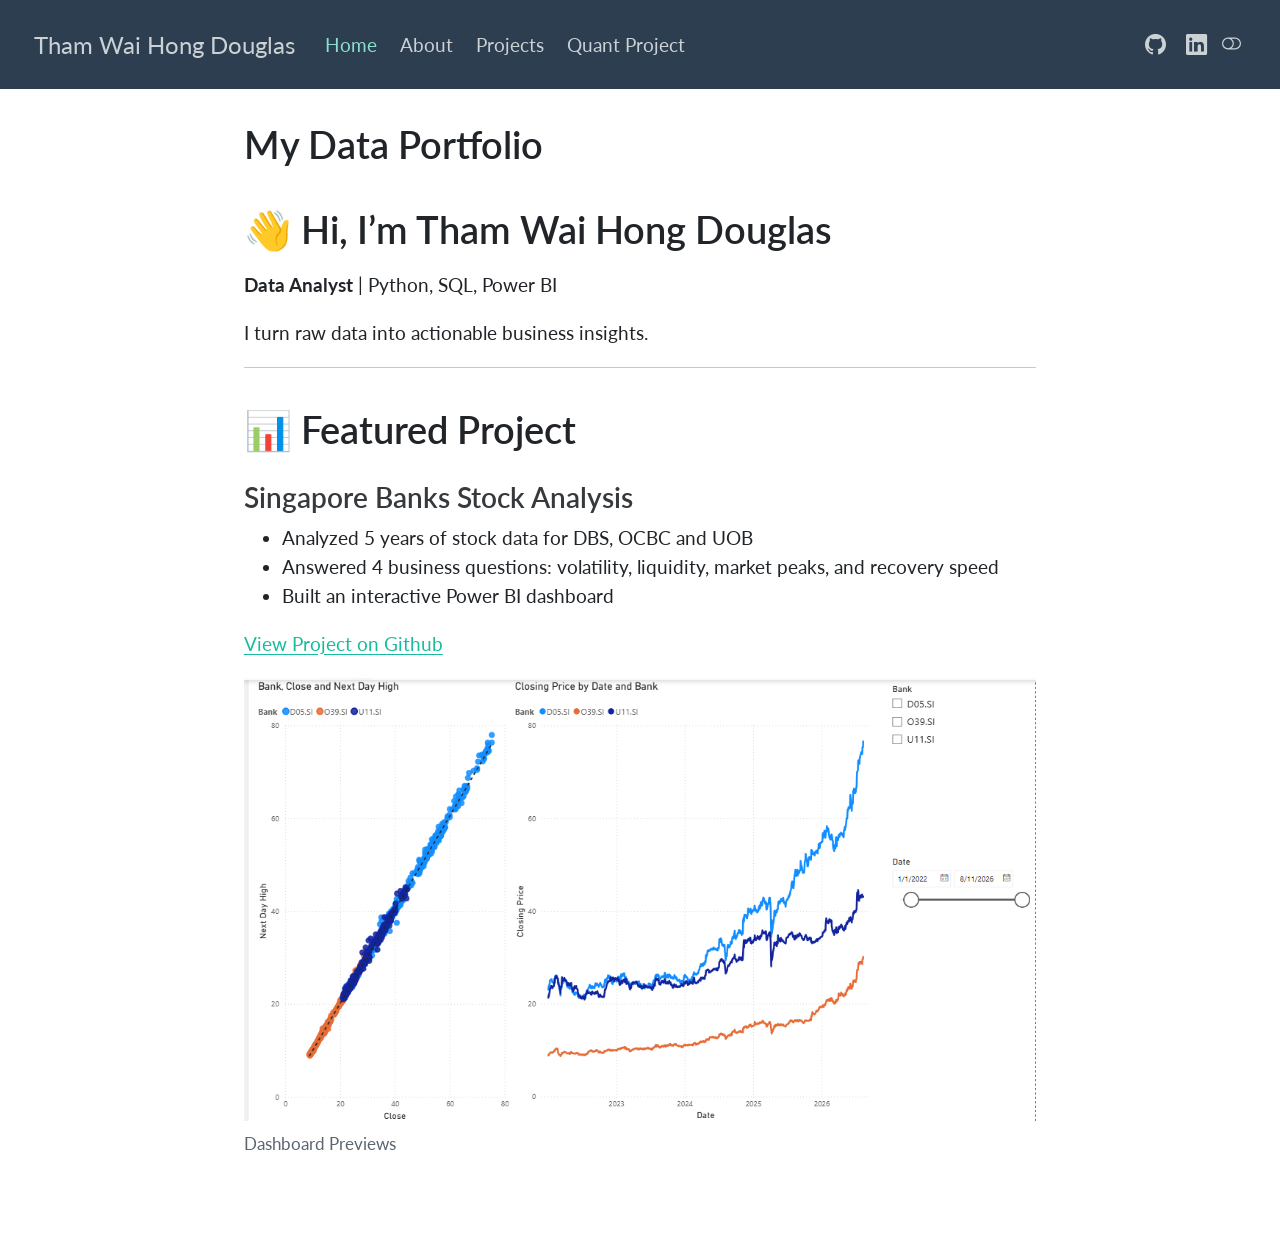
==== commit 15ccaab4: "Built site for gh-pages" ====
--- a/index.html
+++ b/index.html
@@ -43,9 +43,9 @@
 <link href="site_libs/quarto-html/quarto-syntax-highlighting-64a204ab8560d761af7679ceaba22944.css" rel="stylesheet" class="quarto-color-scheme-extra" id="quarto-text-highlighting-styles">
 <script src="site_libs/bootstrap/bootstrap.min.js"></script>
 <link href="site_libs/bootstrap/bootstrap-icons.css" rel="stylesheet">
-<link href="site_libs/bootstrap/bootstrap-bcb8c7b7b1b46f4c9e8e73b2bc93b597.min.css" rel="stylesheet" append-hash="true" class="quarto-color-scheme" id="quarto-bootstrap" data-mode="light">
-<link href="site_libs/bootstrap/bootstrap-dark-9b354f2fdbb3a559ee4ca21f0d01a929.min.css" rel="stylesheet" append-hash="true" class="quarto-color-scheme quarto-color-alternate" id="quarto-bootstrap" data-mode="dark">
-<link href="site_libs/bootstrap/bootstrap-bcb8c7b7b1b46f4c9e8e73b2bc93b597.min.css" rel="stylesheet" append-hash="true" class="quarto-color-scheme-extra" id="quarto-bootstrap" data-mode="light">
+<link href="site_libs/bootstrap/bootstrap-473f7090e05801b12520f45d66cd560c.min.css" rel="stylesheet" append-hash="true" class="quarto-color-scheme" id="quarto-bootstrap" data-mode="light">
+<link href="site_libs/bootstrap/bootstrap-dark-625b429a3ec828f4b56beff31ace679b.min.css" rel="stylesheet" append-hash="true" class="quarto-color-scheme quarto-color-alternate" id="quarto-bootstrap" data-mode="dark">
+<link href="site_libs/bootstrap/bootstrap-473f7090e05801b12520f45d66cd560c.min.css" rel="stylesheet" append-hash="true" class="quarto-color-scheme-extra" id="quarto-bootstrap" data-mode="light">
 <script id="quarto-search-options" type="application/json">{
   "language": {
     "search-no-results-text": "No results",
@@ -253,8 +253,12 @@
 <span class="menu-text">About</span></a>
   </li>  
   <li class="nav-item">
-    <a class="nav-link" href="./projects.qmd"> 
+    <a class="nav-link" href="./projects.html"> 
 <span class="menu-text">Projects</span></a>
+  </li>  
+  <li class="nav-item">
+    <a class="nav-link" href="./quant-project.html"> 
+<span class="menu-text">Quant Project</span></a>
   </li>  
 </ul>
             <ul class="navbar-nav navbar-nav-scroll ms-auto">
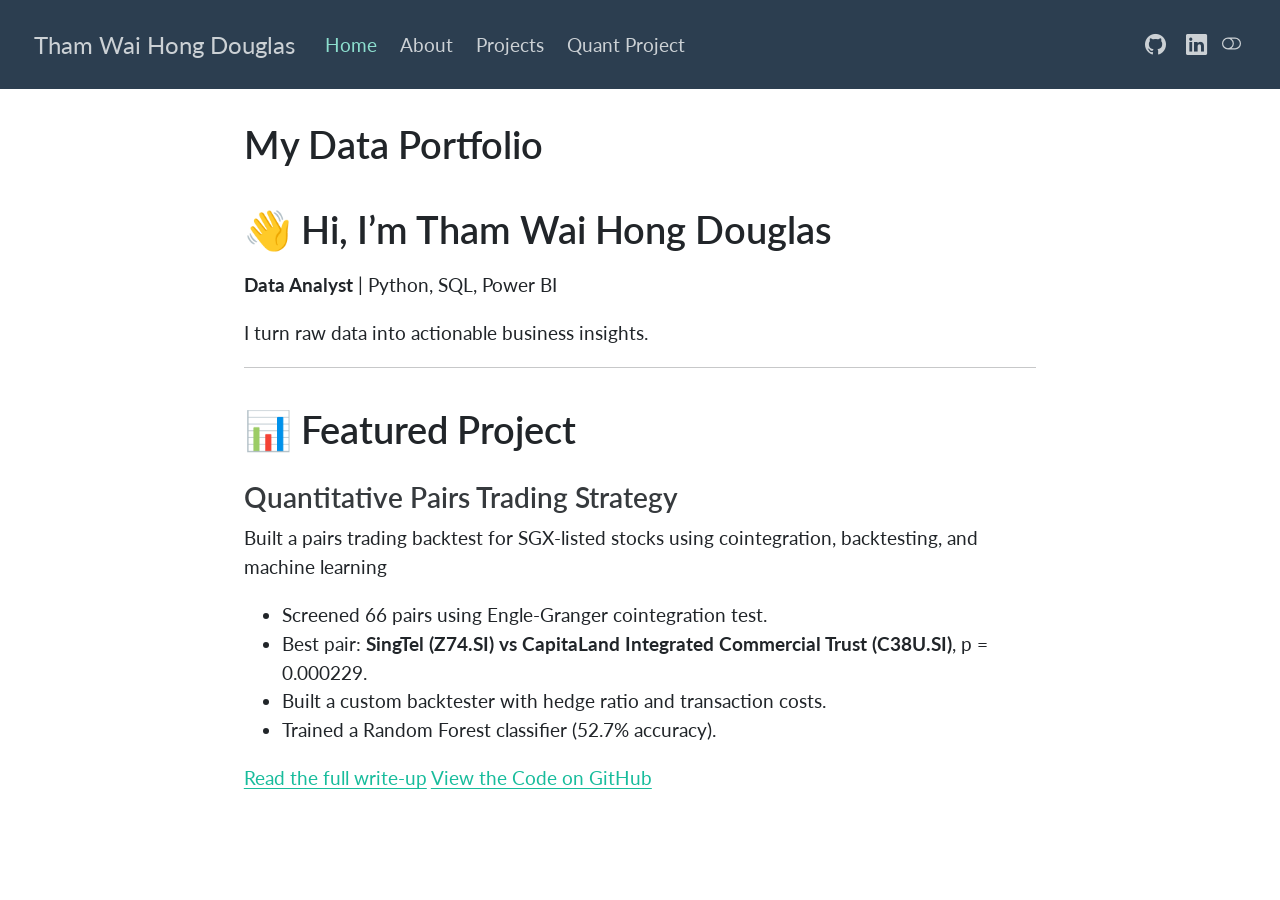
==== commit dc6e0002: "Built site for gh-pages" ====
--- a/index.html
+++ b/index.html
@@ -316,20 +316,16 @@
 </section>
 <section id="featured-project" class="level1">
 <h1>📊 Featured Project</h1>
-<section id="singapore-banks-stock-analysis" class="level3">
-<h3 class="anchored" data-anchor-id="singapore-banks-stock-analysis">Singapore Banks Stock Analysis</h3>
+<section id="quantitative-pairs-trading-strategy" class="level3">
+<h3 class="anchored" data-anchor-id="quantitative-pairs-trading-strategy">Quantitative Pairs Trading Strategy</h3>
+<p>Built a pairs trading backtest for SGX-listed stocks using cointegration, backtesting, and machine learning</p>
 <ul>
-<li>Analyzed 5 years of stock data for DBS, OCBC and UOB</li>
-<li>Answered 4 business questions: volatility, liquidity, market peaks, and recovery speed</li>
-<li>Built an interactive Power BI dashboard</li>
+<li>Screened 66 pairs using Engle-Granger cointegration test.</li>
+<li>Best pair: <strong>SingTel (Z74.SI) vs CapitaLand Integrated Commercial Trust (C38U.SI)</strong>, p = 0.000229.</li>
+<li>Built a custom backtester with hedge ratio and transaction costs.</li>
+<li>Trained a Random Forest classifier (52.7% accuracy).</li>
 </ul>
-<p><a href="https://github.com/Salguod310/singapore-banks-stock-analysis">View Project on Github</a></p>
-<div class="quarto-figure quarto-figure-center">
-<figure class="figure">
-<p><img src="dashboard_page2.png.png" class="img-fluid figure-img"></p>
-<figcaption>Dashboard Previews</figcaption>
-</figure>
-</div>
+<p><a href="./quant-project.html">Read the full write-up</a> <a href="https://github.com/Salguod310/quant-pairs-trading">View the Code on GitHub</a></p>
 
 
 </section>
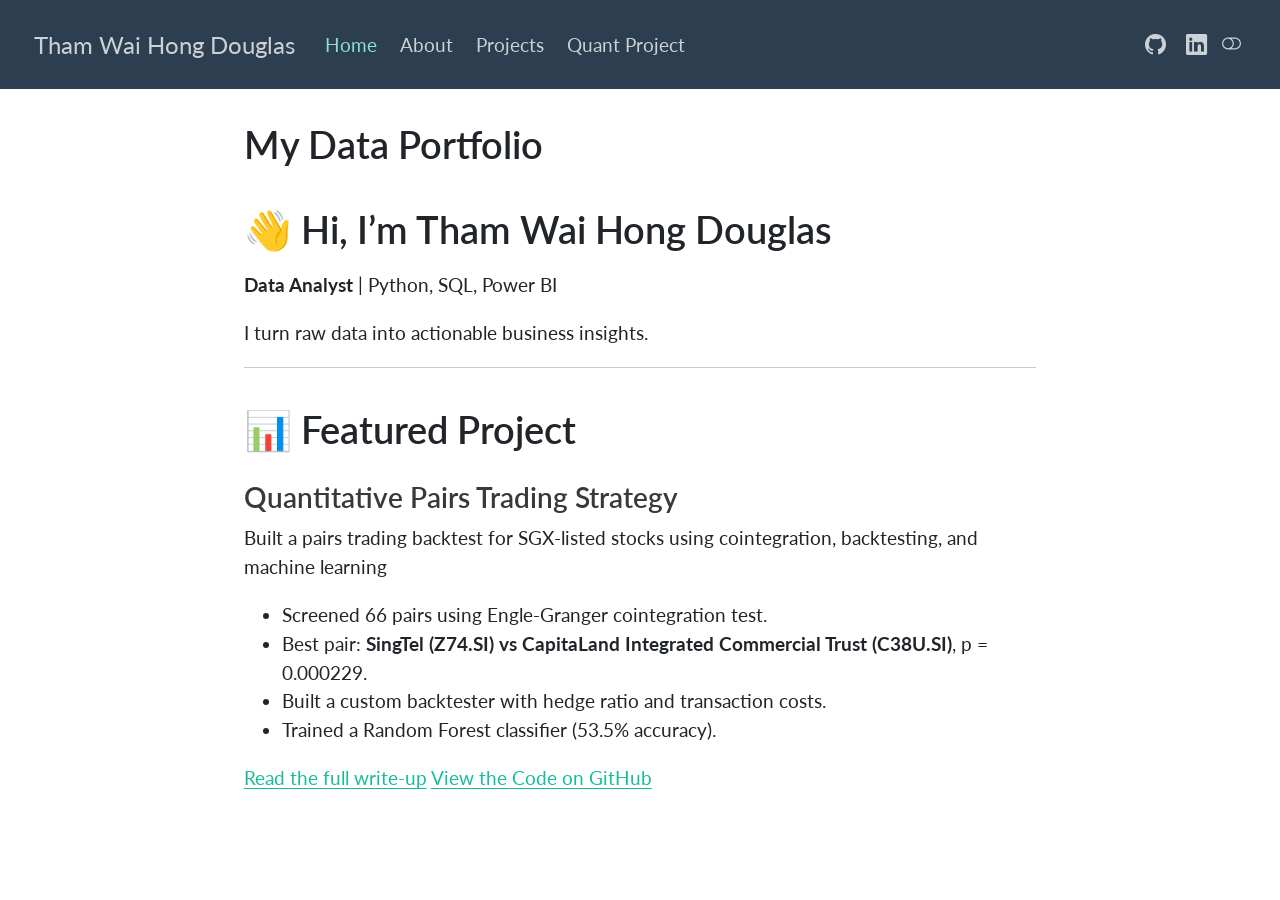
==== commit 27a9c37e: "Built site for gh-pages" ====
--- a/index.html
+++ b/index.html
@@ -323,7 +323,7 @@
 <li>Screened 66 pairs using Engle-Granger cointegration test.</li>
 <li>Best pair: <strong>SingTel (Z74.SI) vs CapitaLand Integrated Commercial Trust (C38U.SI)</strong>, p = 0.000229.</li>
 <li>Built a custom backtester with hedge ratio and transaction costs.</li>
-<li>Trained a Random Forest classifier (52.7% accuracy).</li>
+<li>Trained a Random Forest classifier (53.5% accuracy).</li>
 </ul>
 <p><a href="./quant-project.html">Read the full write-up</a> <a href="https://github.com/Salguod310/quant-pairs-trading">View the Code on GitHub</a></p>
 
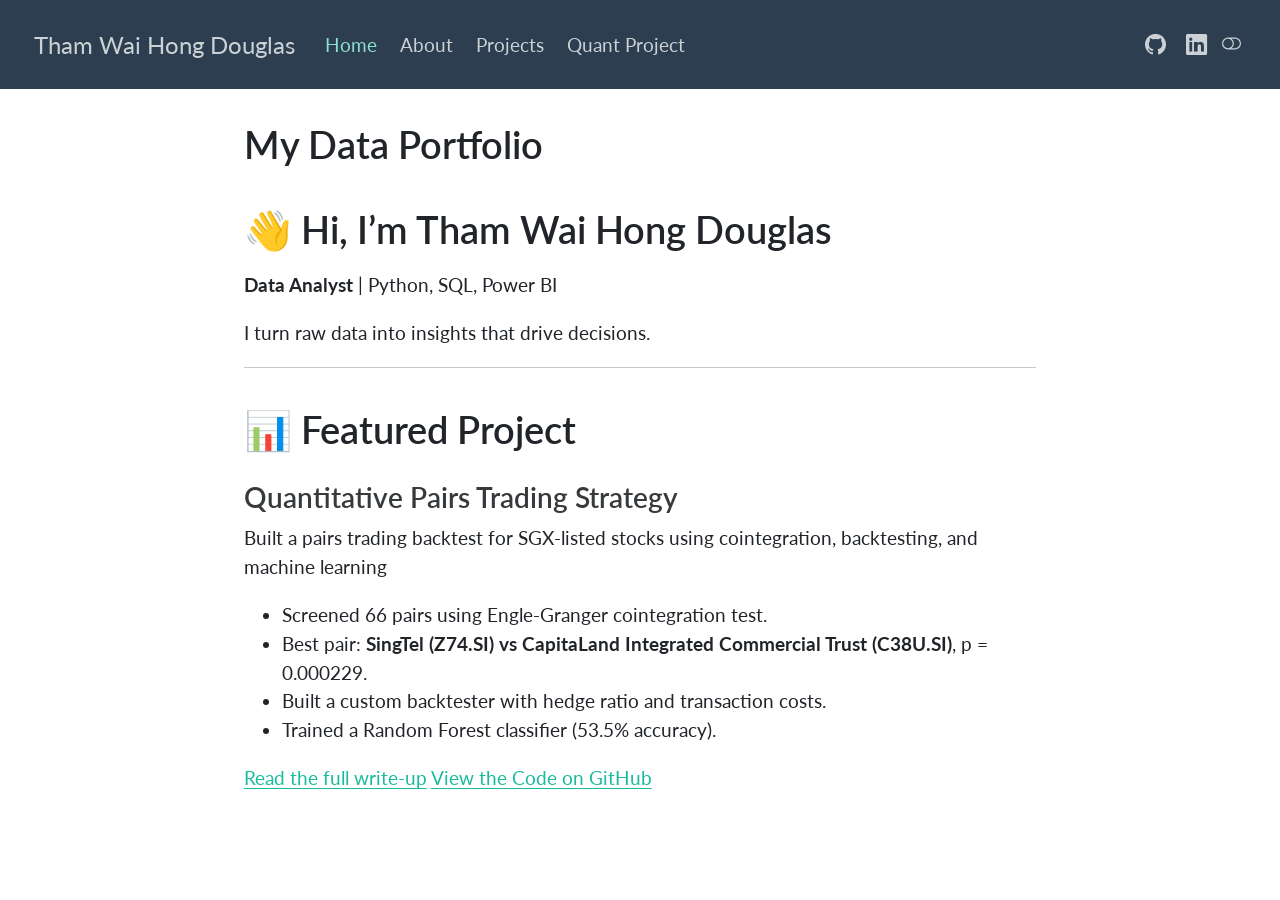
==== commit 6457f09b: "Built site for gh-pages" ====
--- a/index.html
+++ b/index.html
@@ -311,7 +311,7 @@
 <section id="hi-im-tham-wai-hong-douglas" class="level1">
 <h1>👋 Hi, I’m Tham Wai Hong Douglas</h1>
 <p><strong>Data Analyst</strong> | Python, SQL, Power BI</p>
-<p>I turn raw data into actionable business insights.</p>
+<p>I turn raw data into insights that drive decisions.</p>
 <hr>
 </section>
 <section id="featured-project" class="level1">
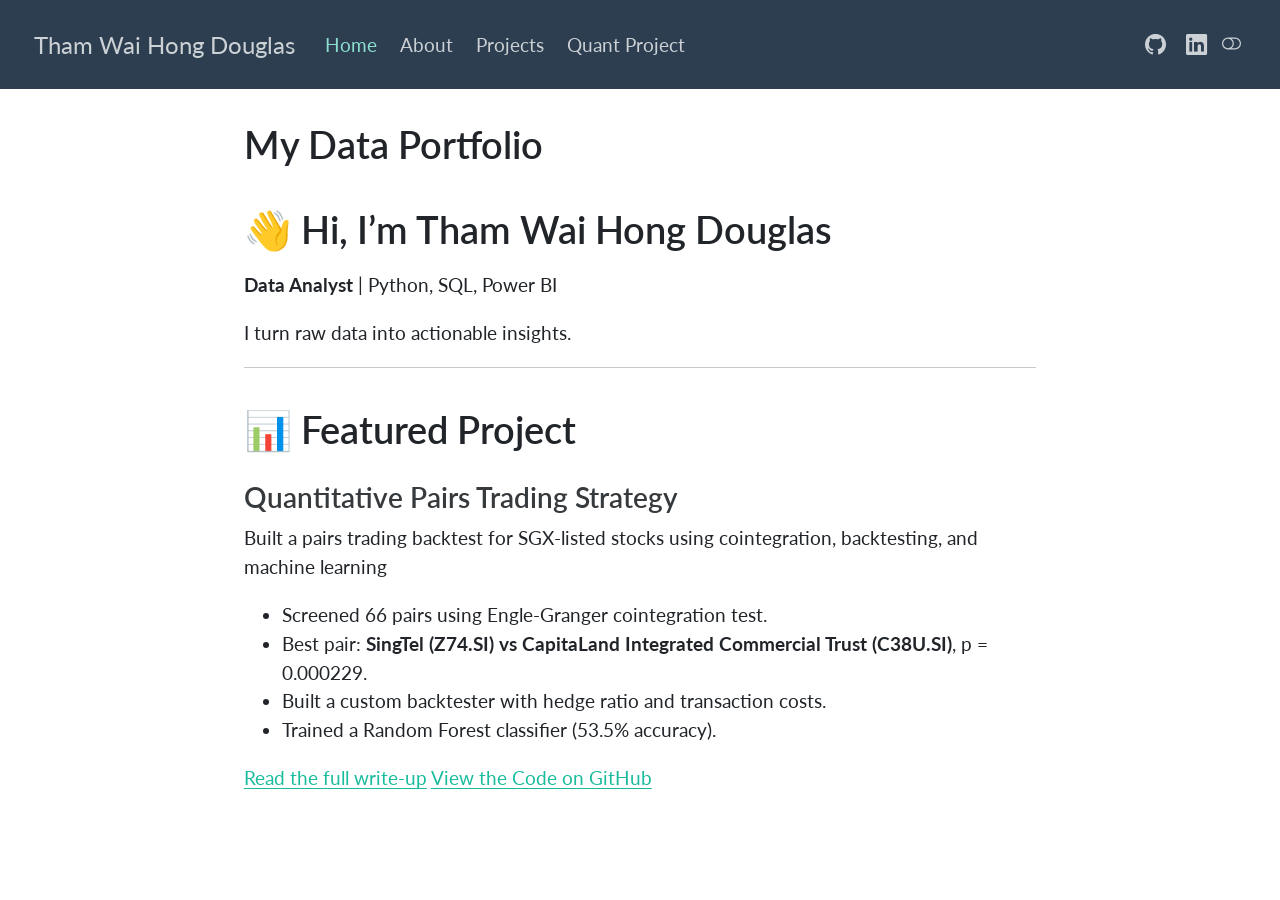
==== commit d92f9476: "Built site for gh-pages" ====
--- a/index.html
+++ b/index.html
@@ -311,7 +311,7 @@
 <section id="hi-im-tham-wai-hong-douglas" class="level1">
 <h1>👋 Hi, I’m Tham Wai Hong Douglas</h1>
 <p><strong>Data Analyst</strong> | Python, SQL, Power BI</p>
-<p>I turn raw data into insights that drive decisions.</p>
+<p>I turn raw data into actionable insights.</p>
 <hr>
 </section>
 <section id="featured-project" class="level1">
